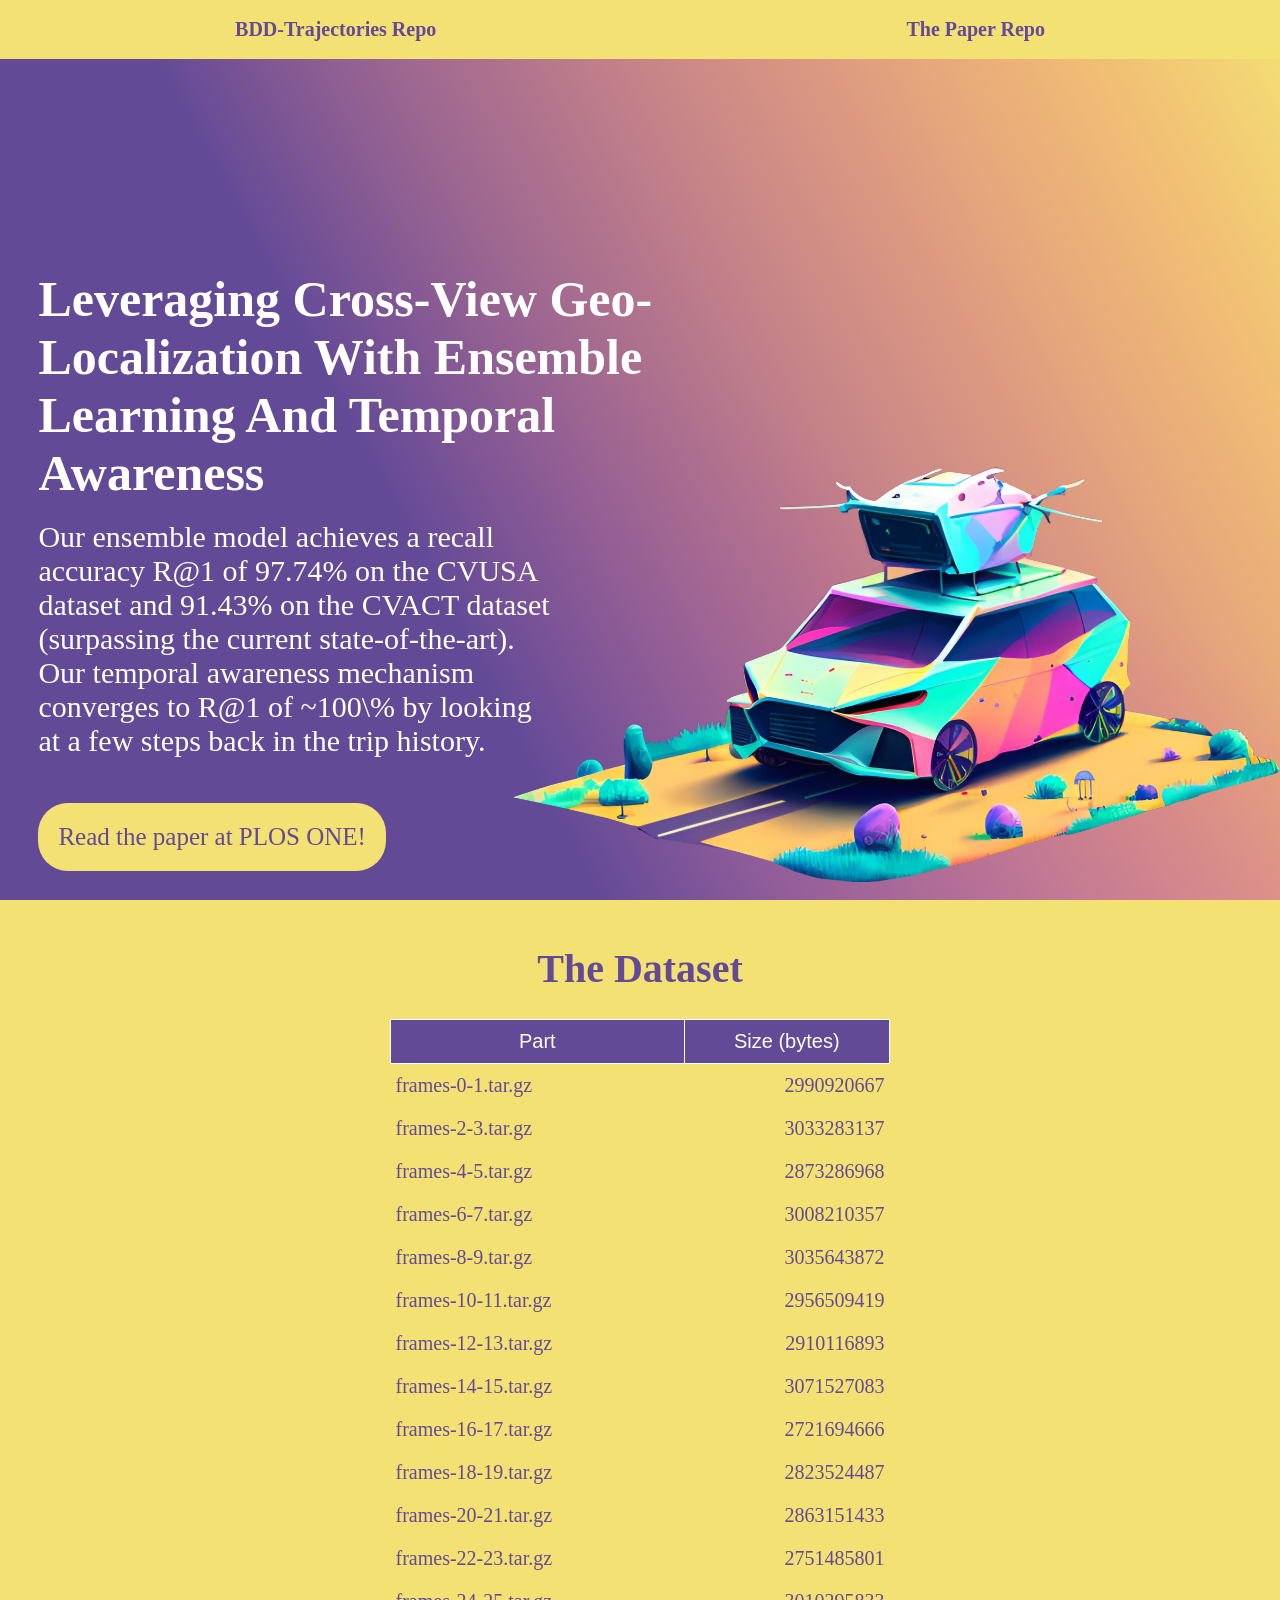
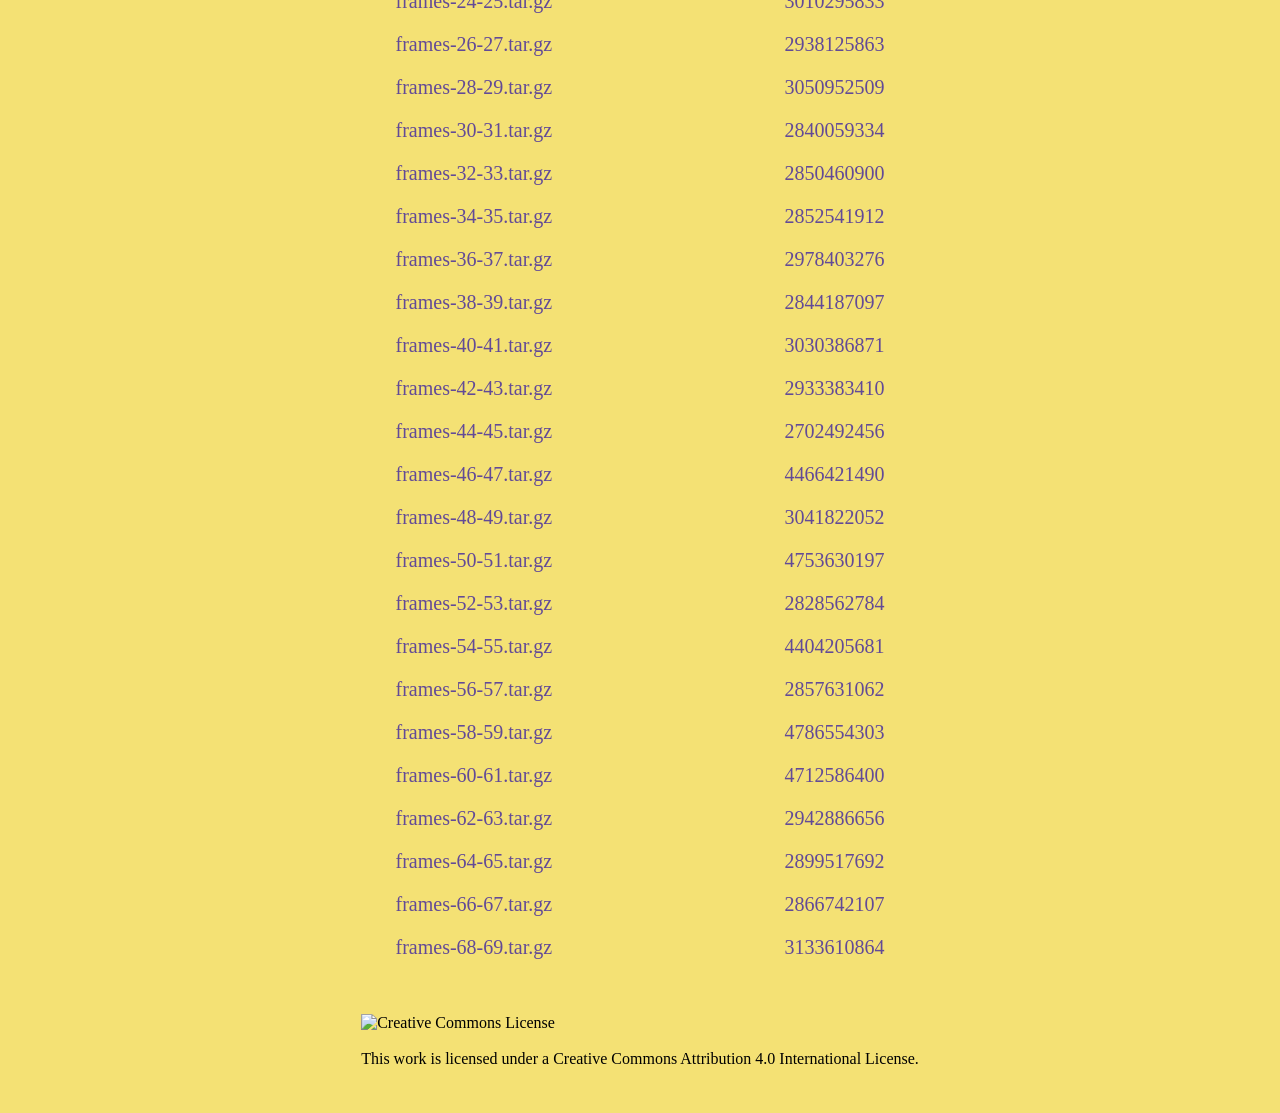
==== index.html @ 70b7926a "Add license" ====
<!DOCTYPE html>
<html lang="en">
  <head>
    <meta charset="UTF-8" />
    <meta http-equiv="X-UA-Compatible" content="IE=edge" />
    <meta name="viewport" content="width=device-width, initial-scale=1.0" />
    <title>
      Leveraging Cross-View Geo-Localization With Ensemble Learning And Temporal
      Awareness
    </title>
    <style>
      *:where(
          :not(html, iframe, canvas, img, svg, video, audio):not(
              svg *,
              symbol *
            )
        ) {
        all: unset;
        display: revert;
      }

      /* Preferred box-sizing value */
      *,
      *::before,
      *::after {
        box-sizing: border-box;
      }

      /* Reapply the pointer cursor for anchor tags */
      a,
      button {
        cursor: revert;
      }

      /* Remove list styles (bullets/numbers) */
      ol,
      ul,
      menu {
        list-style: none;
      }

      /* For images to not be able to exceed their container */
      img {
        max-width: 100%;
      }

      /* removes spacing between cells in tables */
      table {
        border-collapse: collapse;
      }

      /* Safari - solving issue when using user-select:none on the <body> text input doesn't working */
      input,
      textarea {
        -webkit-user-select: auto;
      }

      /* revert the 'white-space' property for textarea elements on Safari */
      textarea {
        white-space: revert;
      }

      /* minimum style to allow to style meter element */
      meter {
        -webkit-appearance: revert;
        appearance: revert;
      }

      /* reset default text opacity of input placeholder */
      ::placeholder {
        color: unset;
      }

      /* fix the feature of 'hidden' attribute.
         display:revert; revert to element instead of attribute */
      :where([hidden]) {
        display: none;
      }

      /* revert for bug in Chromium browsers
         - fix for the content editable attribute will work properly.
         - webkit-user-select: auto; added for Safari in case of using user-select:none on wrapper element*/
      :where([contenteditable]:not([contenteditable="false"])) {
        -moz-user-modify: read-write;
        -webkit-user-modify: read-write;
        overflow-wrap: break-word;
        -webkit-line-break: after-white-space;
        -webkit-user-select: auto;
      }

      /* apply back the draggable feature - exist only in Chromium and Safari */
      :where([draggable="true"]) {
        -webkit-user-drag: element;
      }

      nav {
        display: flex;
        justify-content: space-around;
        align-items: center;
        padding: 2vh 0;
        background-color: #f4e174;
      }
      nav a {
        text-decoration: none;
        color: #624a97;
        font-size: 20px;
        font-weight: 600;
        text-transform: capitalize;
      }
      /* color: #624a97; */
      .hero {
        background-image: linear-gradient(
            62deg,
            #624a97 34%,
            rgba(113, 73, 151, 0.92) 39.5%,
            rgba(126, 71, 152, 0.83) 45%,
            rgba(139, 69, 152, 0.75) 50.5%,
            rgba(152, 67, 152, 0.67) 56%,
            rgba(164, 64, 151, 0.58) 61.5%,
            rgba(176, 61, 149, 0.5) 67%,
            rgba(189, 56, 146, 0.42) 72.5%,
            rgba(202, 51, 140, 0.33) 78%,
            rgba(215, 44, 130, 0.25) 83.5%,
            rgba(228, 35, 115, 0.17) 89%,
            rgba(255, 0, 0, 0) 100%
          ),
          linear-gradient(
            208deg,
            #f4e174 43%,
            rgba(243, 214, 107, 0.92) 47.75%,
            rgba(241, 203, 98, 0.83) 52.5%,
            rgba(240, 192, 89, 0.75) 57.25%,
            rgba(238, 181, 80, 0.67) 62%,
            rgba(237, 169, 71, 0.58) 66.75%,
            rgba(236, 158, 63, 0.5) 71.5%,
            rgba(235, 145, 54, 0.42) 76.25%,
            rgba(235, 132, 45, 0.33) 81%,
            rgba(236, 117, 36, 0.25) 85.75%,
            rgba(239, 99, 26, 0.17) 90.5%,
            rgba(255, 0, 0, 0) 100%
          );
        height: 100vh;
        width: auto;
      }

      .hero img {
        /* Make the image take 750px of the width and aligjt it to the right */
        width: 60vw;
        position: absolute;
        right: 0;
        bottom: 2vh;
        object-fit: cover;
      }

      .title {
        position: absolute;
        top: 30vh;
        left: 3vw;
        max-width: 50vw;
        color: white;
      }

      .title h1 {
        font-size: 50px;
        text-transform: capitalize;
        font-weight: 600;
      }

      .title p {
        font-size: 30px;
        font-weight: 400;
        margin-top: 2vh;
        max-width: 40vw;
      }

      .title a {
        display: inline-block;
        background-color: #f4e174;
        color: #624a97;
        font-size: 25px;
        padding: 20px 20px;
        border-radius: 30px;
        margin-top: 5vh;
      }

      .dataset {
        background-color: #f4e174;
        padding: 5vh 0;
      }

      .dataset-table {
        display: flex;
        justify-content: center;
        align-items: center;
        flex-direction: column;
      }

      .dataset h2 {
        text-align: center;
        font-size: 40px;
        font-weight: 600;
        color: #624a97;
        text-transform: capitalize;
      }

      .dataset table {
        margin-top: 3vh;
        width: 500px;
      }

      .dataset table thead {
        background-color: #624a97;
        color: white;
        border: none;
      }

      .dataset table tr td,
      .dataset table tr th {
        font-size: 20px;
      }

      .dataset table tr th {
        font-size: 20px;
        text-align: center;
      }

      .dataset table tr td:nth-child(2) {
        text-align: right;
      }

      .tg {
        border-collapse: collapse;
        border-spacing: 0;
      }
      .tg td {
        border: none;
        font-size: 14px;
        overflow: hidden;
        padding: 10px 5px;
        word-break: normal;
        color: #624a97;
      }
      .tg th {
        border: none;
        border-style: solid;
        border-width: 0.5px;
        font-family: Arial, sans-serif;
        font-size: 14px;
        font-weight: normal;
        overflow: hidden;
        padding: 10px 5px;
        word-break: normal;
      }

      .license {
        margin-top: 5vh;
      }

      .license img {
        display: block;
        margin: auto;
      }
    </style>
  </head>
  <body>
    <main>
      <div class="hero">
        <nav>
          <a href="https://github.com/ElGarash/bdd100k-trajectories"
            >BDD-trajectories Repo</a
          >
          <a
            href="https://github.com/ElGarash/Leveraging-Cross-View-Geo-Localization-With-Ensemble-Learning-And-Temporal-Awareness"
            >The Paper Repo</a
          >
        </nav>
        <div class="title">
          <h1>
            Leveraging cross-view geo-localization with ensemble learning and
            temporal awareness
          </h1>
          <p>
            Our ensemble model achieves a recall accuracy R@1 of 97.74% on the
            CVUSA dataset and 91.43% on the CVACT dataset (surpassing the
            current state-of-the-art). Our temporal awareness mechanism
            converges to R@1 of ~100\% by looking at a few steps back in the
            trip history.
          </p>
          <a href="https://journals.plos.org/plosone/" rel="noopener">
            Read the paper at PLOS ONE!</a
          >
        </div>
        <img src="./images/something-removebg.png" alt="image1" />
      </div>
      <div class="dataset">
        <h2>The Dataset</h2>
        <div class="dataset-table">
          <table class="tg">
            <thead>
              <tr>
                <th class="tg-0lax">Part</th>
                <th class="tg-0lax">Size (bytes)</th>
              </tr>
            </thead>
            <tbody>
              <tr>
                <td class="tg-0lax">
                  <a
                    href="https://cross-view.s3.amazonaws.com/frames-0-1.tar.gz"
                    >frames-0-1.tar.gz
                  </a>
                </td>
                <td class="tg-0lax">2990920667</td>
              </tr>
              <tr>
                <td class="tg-0lax">
                  <a
                    href="https://cross-view.s3.amazonaws.com/frames-2-3.tar.gz"
                    >frames-2-3.tar.gz
                  </a>
                </td>
                <td class="tg-0lax">3033283137</td>
              </tr>
              <tr>
                <td class="tg-0lax">
                  <a
                    href="https://cross-view.s3.amazonaws.com/frames-4-5.tar.gz"
                    >frames-4-5.tar.gz
                  </a>
                </td>
                <td class="tg-0lax">2873286968</td>
              </tr>
              <tr>
                <td class="tg-0lax">
                  <a
                    href="https://cross-view.s3.amazonaws.com/frames-6-7.tar.gz"
                    >frames-6-7.tar.gz
                  </a>
                </td>
                <td class="tg-0lax">3008210357</td>
              </tr>
              <tr>
                <td class="tg-0lax">
                  <a
                    href="https://cross-view.s3.amazonaws.com/frames-8-9.tar.gz"
                    >frames-8-9.tar.gz
                  </a>
                </td>
                <td class="tg-0lax">3035643872</td>
              </tr>
              <tr>
                <td class="tg-0lax">
                  <a
                    href="https://cross-view.s3.amazonaws.com/frames-10-11.tar.gz"
                    >frames-10-11.tar.gz
                  </a>
                </td>
                <td class="tg-0lax">2956509419</td>
              </tr>
              <tr>
                <td class="tg-0lax">
                  <a
                    href="https://cross-view.s3.amazonaws.com/frames-12-13.tar.gz"
                    >frames-12-13.tar.gz
                  </a>
                </td>
                <td class="tg-0lax">2910116893</td>
              </tr>
              <tr>
                <td class="tg-0lax">
                  <a
                    href="https://cross-view.s3.amazonaws.com/frames-14-15.tar.gz"
                    >frames-14-15.tar.gz
                  </a>
                </td>
                <td class="tg-0lax">3071527083</td>
              </tr>
              <tr>
                <td class="tg-0lax">
                  <a
                    href="https://cross-view.s3.amazonaws.com/frames-16-17.tar.gz"
                    >frames-16-17.tar.gz
                  </a>
                </td>
                <td class="tg-0lax">2721694666</td>
              </tr>
              <tr>
                <td class="tg-0lax">
                  <a
                    href="https://cross-view.s3.amazonaws.com/frames-18-19.tar.gz"
                    >frames-18-19.tar.gz
                  </a>
                </td>
                <td class="tg-0lax">2823524487</td>
              </tr>
              <tr>
                <td class="tg-0lax">
                  <a
                    href="https://cross-view.s3.amazonaws.com/frames-20-21.tar.gz"
                    >frames-20-21.tar.gz
                  </a>
                </td>
                <td class="tg-0lax">2863151433</td>
              </tr>
              <tr>
                <td class="tg-0lax">
                  <a
                    href="https://cross-view.s3.amazonaws.com/frames-22-23.tar.gz"
                    >frames-22-23.tar.gz
                  </a>
                </td>
                <td class="tg-0lax">2751485801</td>
              </tr>
              <tr>
                <td class="tg-0lax">
                  <a
                    href="https://cross-view.s3.amazonaws.com/frames-24-25.tar.gz"
                    >frames-24-25.tar.gz
                  </a>
                </td>
                <td class="tg-0lax">3010295833</td>
              </tr>
              <tr>
                <td class="tg-0lax">
                  <a
                    href="https://cross-view.s3.amazonaws.com/frames-26-27.tar.gz"
                    >frames-26-27.tar.gz
                  </a>
                </td>
                <td class="tg-0lax">2938125863</td>
              </tr>
              <tr>
                <td class="tg-0lax">
                  <a
                    href="https://cross-view.s3.amazonaws.com/frames-28-29.tar.gz"
                    >frames-28-29.tar.gz
                  </a>
                </td>
                <td class="tg-0lax">3050952509</td>
              </tr>
              <tr>
                <td class="tg-0lax">
                  <a
                    href="https://cross-view.s3.amazonaws.com/frames-30-31.tar.gz"
                    >frames-30-31.tar.gz
                  </a>
                </td>
                <td class="tg-0lax">2840059334</td>
              </tr>
              <tr>
                <td class="tg-0lax">
                  <a
                    href="https://cross-view.s3.amazonaws.com/frames-32-33.tar.gz"
                    >frames-32-33.tar.gz
                  </a>
                </td>
                <td class="tg-0lax">2850460900</td>
              </tr>
              <tr>
                <td class="tg-0lax">
                  <a
                    href="https://cross-view.s3.amazonaws.com/frames-34-35.tar.gz"
                    >frames-34-35.tar.gz
                  </a>
                </td>
                <td class="tg-0lax">2852541912</td>
              </tr>
              <tr>
                <td class="tg-0lax">
                  <a
                    href="https://cross-view.s3.amazonaws.com/frames-36-37.tar.gz"
                    >frames-36-37.tar.gz
                  </a>
                </td>
                <td class="tg-0lax">2978403276</td>
              </tr>
              <tr>
                <td class="tg-0lax">
                  <a
                    href="https://cross-view.s3.amazonaws.com/frames-38-39.tar.gz"
                    >frames-38-39.tar.gz
                  </a>
                </td>
                <td class="tg-0lax">2844187097</td>
              </tr>
              <tr>
                <td class="tg-0lax">
                  <a
                    href="https://cross-view.s3.amazonaws.com/frames-40-41.tar.gz"
                    >frames-40-41.tar.gz
                  </a>
                </td>
                <td class="tg-0lax">3030386871</td>
              </tr>
              <tr>
                <td class="tg-0lax">
                  <a
                    href="https://cross-view.s3.amazonaws.com/frames-42-43.tar.gz"
                    >frames-42-43.tar.gz
                  </a>
                </td>
                <td class="tg-0lax">2933383410</td>
              </tr>
              <tr>
                <td class="tg-0lax">
                  <a
                    href="https://cross-view.s3.amazonaws.com/frames-44-45.tar.gz"
                    >frames-44-45.tar.gz
                  </a>
                </td>
                <td class="tg-0lax">2702492456</td>
              </tr>
              <tr>
                <td class="tg-0lax">
                  <a
                    href="https://cross-view.s3.amazonaws.com/frames-46-47.tar.gz"
                    >frames-46-47.tar.gz
                  </a>
                </td>
                <td class="tg-0lax">4466421490</td>
              </tr>
              <tr>
                <td class="tg-0lax">
                  <a
                    href="https://cross-view.s3.amazonaws.com/frames-48-49.tar.gz"
                    >frames-48-49.tar.gz
                  </a>
                </td>
                <td class="tg-0lax">3041822052</td>
              </tr>
              <tr>
                <td class="tg-0lax">
                  <a
                    href="https://cross-view.s3.amazonaws.com/frames-50-51.tar.gz"
                    >frames-50-51.tar.gz
                  </a>
                </td>
                <td class="tg-0lax">4753630197</td>
              </tr>
              <tr>
                <td class="tg-0lax">
                  <a
                    href="https://cross-view.s3.amazonaws.com/frames-52-53.tar.gz"
                    >frames-52-53.tar.gz
                  </a>
                </td>
                <td class="tg-0lax">2828562784</td>
              </tr>
              <tr>
                <td class="tg-0lax">
                  <a
                    href="https://cross-view.s3.amazonaws.com/frames-54-55.tar.gz"
                    >frames-54-55.tar.gz
                  </a>
                </td>
                <td class="tg-0lax">4404205681</td>
              </tr>
              <tr>
                <td class="tg-0lax">
                  <a
                    href="https://cross-view.s3.amazonaws.com/frames-56-57.tar.gz"
                    >frames-56-57.tar.gz
                  </a>
                </td>
                <td class="tg-0lax">2857631062</td>
              </tr>
              <tr>
                <td class="tg-0lax">
                  <a
                    href="https://cross-view.s3.amazonaws.com/frames-58-59.tar.gz"
                    >frames-58-59.tar.gz
                  </a>
                </td>
                <td class="tg-0lax">4786554303</td>
              </tr>
              <tr>
                <td class="tg-0lax">
                  <a
                    href="https://cross-view.s3.amazonaws.com/frames-60-61.tar.gz"
                    >frames-60-61.tar.gz
                  </a>
                </td>
                <td class="tg-0lax">4712586400</td>
              </tr>
              <tr>
                <td class="tg-0lax">
                  <a
                    href="https://cross-view.s3.amazonaws.com/frames-62-63.tar.gz"
                    >frames-62-63.tar.gz
                  </a>
                </td>
                <td class="tg-0lax">2942886656</td>
              </tr>
              <tr>
                <td class="tg-0lax">
                  <a
                    href="https://cross-view.s3.amazonaws.com/frames-64-65.tar.gz"
                    >frames-64-65.tar.gz
                  </a>
                </td>
                <td class="tg-0lax">2899517692</td>
              </tr>
              <tr>
                <td class="tg-0lax">
                  <a
                    href="https://cross-view.s3.amazonaws.com/frames-66-67.tar.gz"
                    >frames-66-67.tar.gz
                  </a>
                </td>
                <td class="tg-0lax">2866742107</td>
              </tr>
              <tr>
                <td class="tg-0lax">
                  <a
                    href="https://cross-view.s3.amazonaws.com/frames-68-69.tar.gz"
                    >frames-68-69.tar.gz
                  </a>
                </td>
                <td class="tg-0lax">3133610864</td>
              </tr>
            </tbody>
          </table>
          <div class="license">
            <a rel="license" href="http://creativecommons.org/licenses/by/4.0/"
              ><img
                alt="Creative Commons License"
                src="https://i.creativecommons.org/l/by/4.0/88x31.png" /></a
            ><br />This work is licensed under a
            <a rel="license" href="http://creativecommons.org/licenses/by/4.0/"
              >Creative Commons Attribution 4.0 International License</a
            >.
          </div>
        </div>
      </div>
    </main>
  </body>
</html>
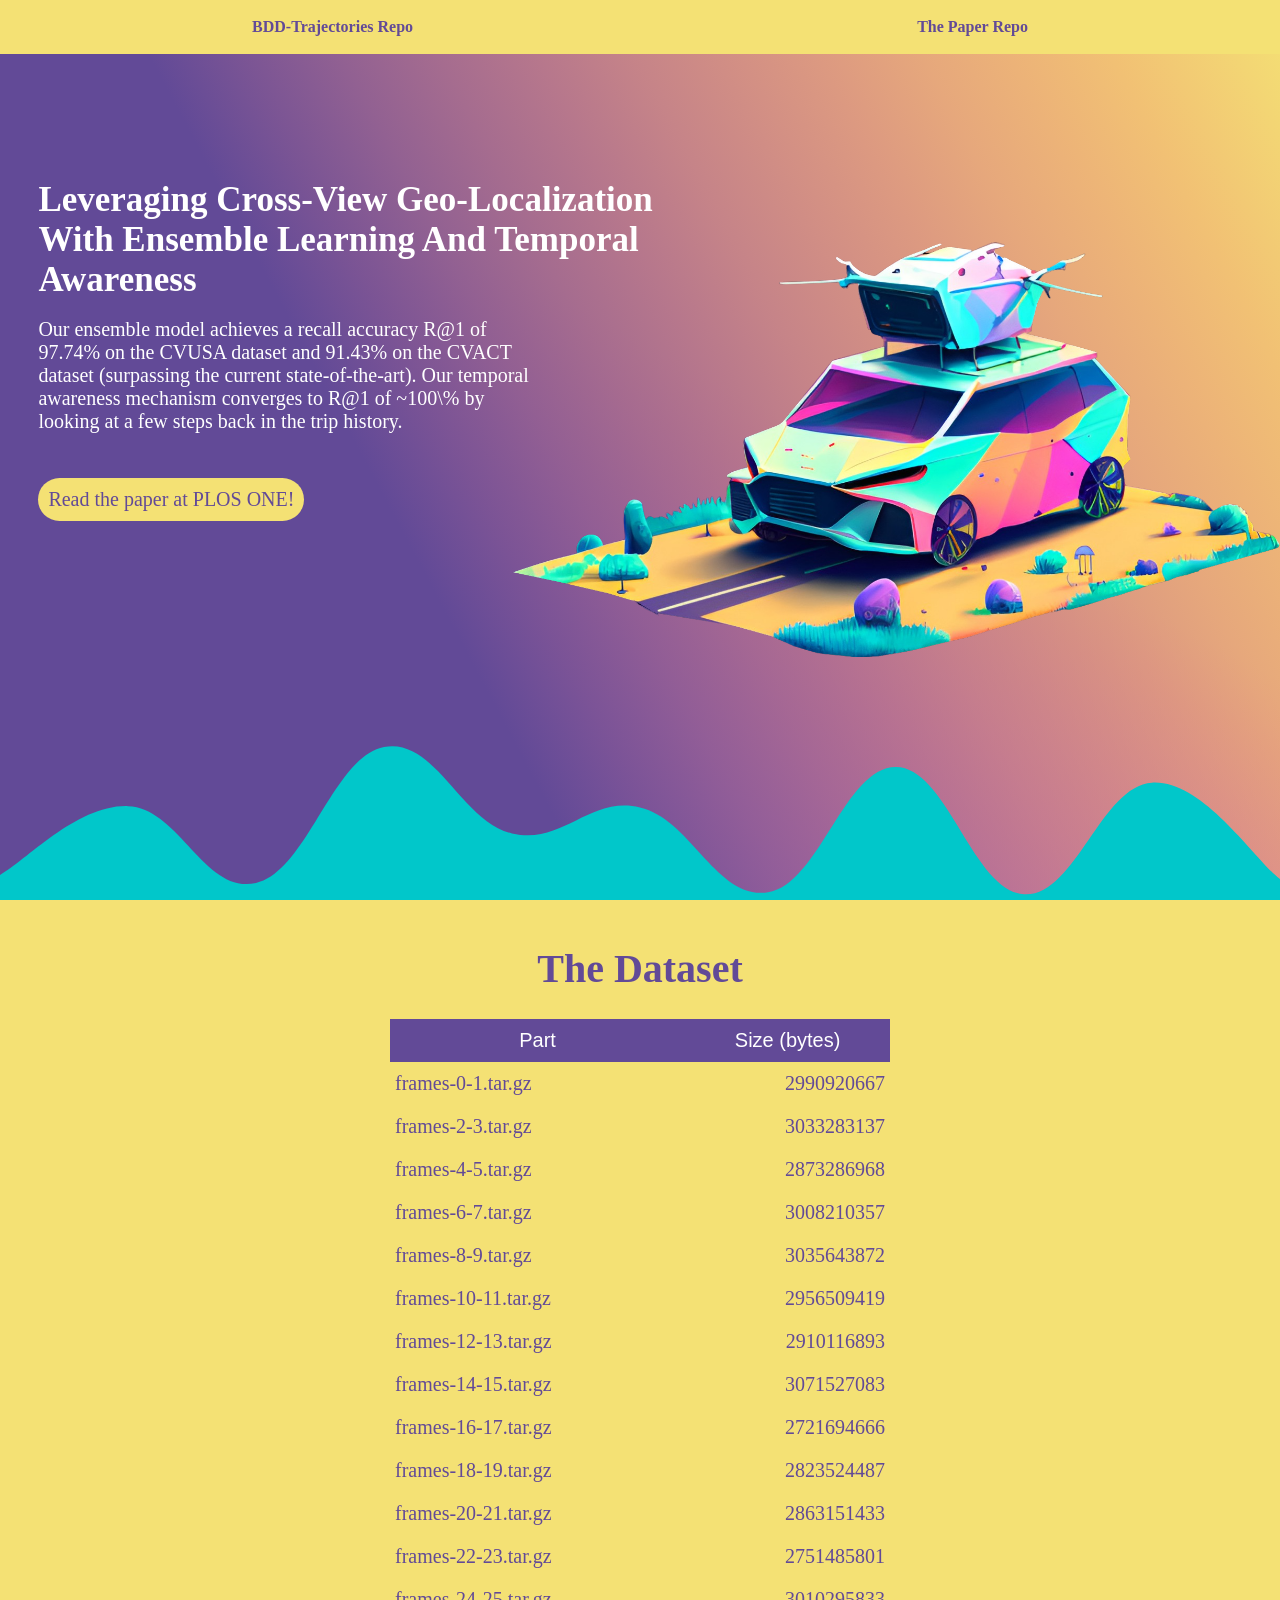
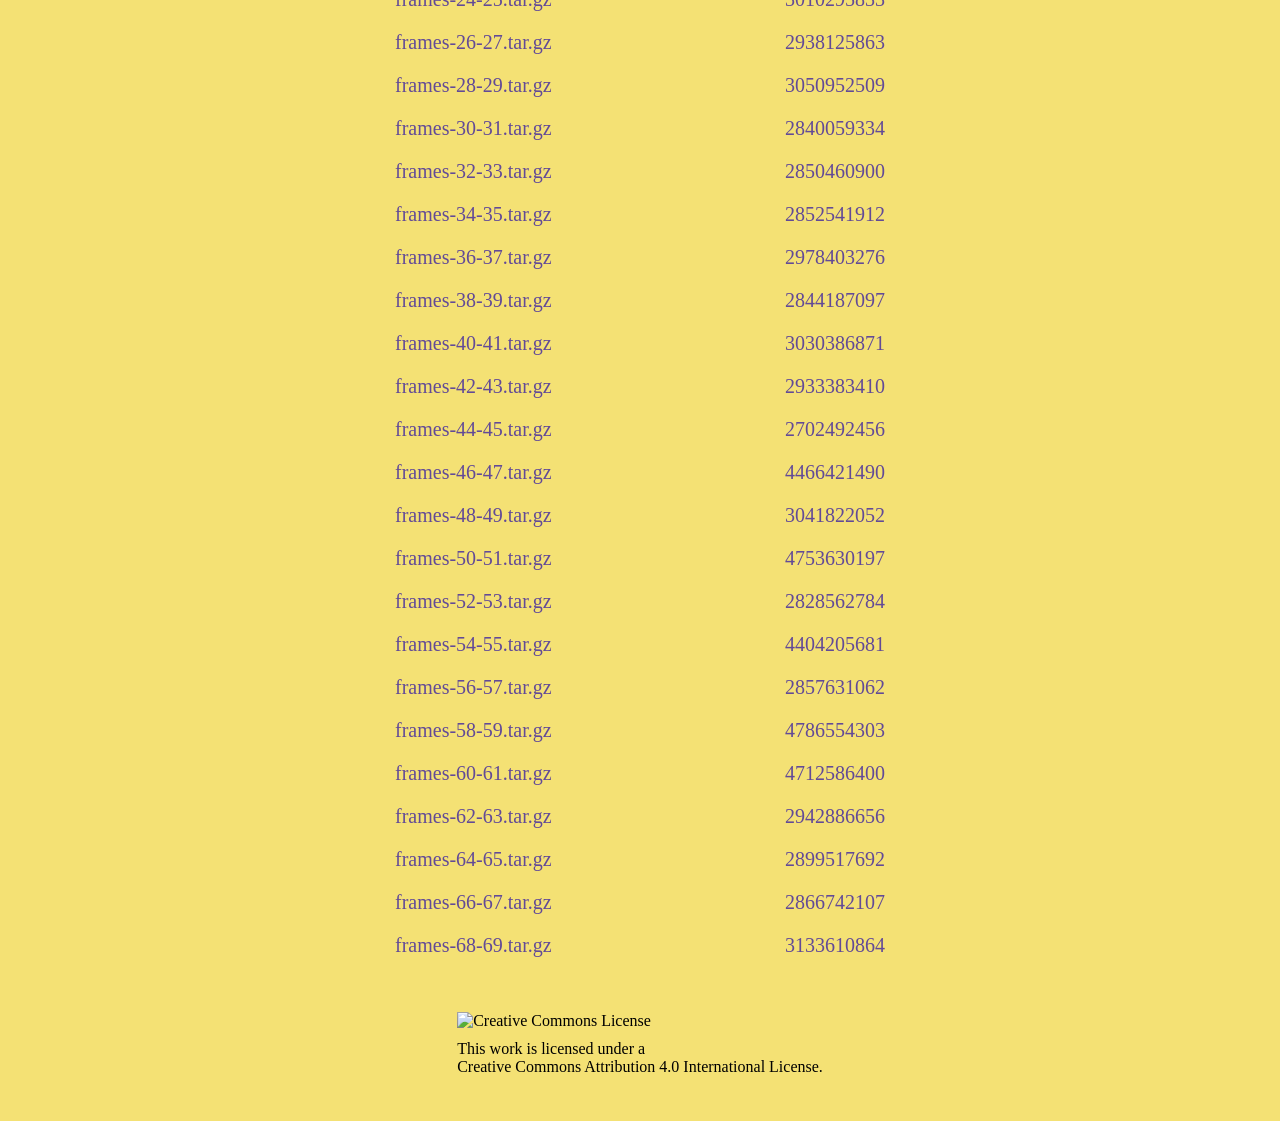
==== commit 713db8bd: "Responsive" ====
--- a/index.html
+++ b/index.html
@@ -4,6 +4,11 @@
     <meta charset="UTF-8" />
     <meta http-equiv="X-UA-Compatible" content="IE=edge" />
     <meta name="viewport" content="width=device-width, initial-scale=1.0" />
+    <link
+      rel="icon"
+      href="data:image/svg+xml,<svg xmlns=%22http://www.w3.org/2000/svg%22 viewBox=%220 0 100 100%22><text y=%22.9em%22 font-size=%2290%22>🛣</text></svg>"
+    />
+
     <title>
       Leveraging Cross-View Geo-Localization With Ensemble Learning And Temporal
       Awareness
@@ -139,7 +144,7 @@
             rgba(239, 99, 26, 0.17) 90.5%,
             rgba(255, 0, 0, 0) 100%
           );
-        height: 100vh;
+        min-height: 100vh;
         width: auto;
       }
 
@@ -152,6 +157,36 @@
         object-fit: cover;
       }
 
+      #hero-img-small,
+      #small-action {
+        display: none;
+      }
+
+      @media screen and (max-width: 1700px) {
+        .hero img {
+          bottom: 15vh;
+        }
+      }
+
+      @media screen and (max-width: 1500px) {
+        .hero img {
+          bottom: 27vh;
+        }
+      }
+
+      @media screen and (max-width: 1200px) {
+        .hero img {
+          bottom: 40vh;
+          width: 55vw;
+        }
+      }
+
+      @media screen and (max-width: 1000px) {
+        .hero img {
+          display: none;
+        }
+      }
+
       .title {
         position: absolute;
         top: 30vh;
@@ -178,9 +213,146 @@
         background-color: #f4e174;
         color: #624a97;
         font-size: 25px;
-        padding: 20px 20px;
+        padding: 10px 10px;
         border-radius: 30px;
         margin-top: 5vh;
+      }
+
+      .hero svg {
+        display: none;
+      }
+
+      @media screen and (max-width: 1700px) {
+        nav a {
+          font-size: 16px;
+        }
+
+        .title a {
+          font-size: 16px;
+        }
+
+        .title {
+          top: 20vh;
+        }
+
+        .title h1 {
+          font-size: 40px;
+        }
+
+        .title p {
+          font-size: 25px;
+        }
+      }
+
+      @media screen and (max-width: 1500px) {
+        .title h1 {
+          font-size: 35px;
+        }
+
+        .title p {
+          font-size: 20px;
+        }
+
+        .title a {
+          font-size: 20px;
+          padding: 10px 10px;
+        }
+
+        .hero svg {
+          display: block;
+          position: absolute;
+          bottom: 0;
+          left: 0;
+          width: 100%;
+          height: 20vh;
+        }
+      }
+
+      @media screen and (max-width: 1200px) {
+        .title h1 {
+          font-size: 30px;
+        }
+
+        .title p {
+          font-size: 16px;
+        }
+
+        .title a {
+          font-size: 16px;
+          padding: 8px 8px;
+        }
+
+        .hero svg {
+          height: 30vh;
+        }
+      }
+
+      @media screen and (max-width: 1000px) {
+        .title {
+          top: 15vh;
+          max-width: fit-content;
+          position: inherit;
+          max-width: inherit;
+          margin-top: 16vh;
+        }
+
+        .title h1 {
+          font-size: 30px;
+          display: block;
+          width: 60vw;
+          margin: auto;
+          text-align: center;
+        }
+
+        .title p {
+          font-size: 20px;
+          display: block;
+          width: 60vw;
+          margin: auto;
+          text-align: center;
+          max-width: 60vw;
+          position: relative;
+          padding-bottom: 2vh;
+        }
+
+        .title a {
+          display: none;
+        }
+
+        #small-action {
+          display: block;
+          margin: 5vh auto;
+          width: 80vw;
+          max-width: 250px;
+          text-align: center;
+          font-size: 16px;
+          padding: 10px 10px;
+          border-radius: 30px;
+        }
+
+        .hero svg {
+          display: none;
+        }
+
+        #hero-img-small {
+          position: inherit;
+          width: inherit;
+          height: 40vh;
+          object-fit: cover;
+          display: block;
+          margin: 4vh auto;
+        }
+      }
+
+      @media screen and (max-width: 500px) {
+        .title h1 {
+          width: 90vw;
+        }
+
+        .title p {
+          width: 90vw;
+          font-size: 16px;
+        }
       }
 
       .dataset {
@@ -203,14 +375,29 @@
         text-transform: capitalize;
       }
 
+      @media screen and (max-width: 1000px) {
+        .dataset h2 {
+          font-size: 30px;
+        }
+      }
+
       .dataset table {
         margin-top: 3vh;
         width: 500px;
       }
 
+      @media screen and (max-width: 1000px) {
+        .dataset table {
+          width: 90vw;
+        }
+      }
+
       .dataset table thead {
         background-color: #624a97;
         color: white;
+        border: none;
+      }
+      .dataset table thead th {
         border: none;
       }
 
@@ -259,6 +446,7 @@
       .license img {
         display: block;
         margin: auto;
+        margin-bottom: 10px;
       }
     </style>
   </head>
@@ -279,6 +467,18 @@
             Leveraging cross-view geo-localization with ensemble learning and
             temporal awareness
           </h1>
+          <img
+            id="hero-img-small"
+            src="./images/something-removebg.png"
+            alt="image1"
+          />
+          <a
+            id="small-action"
+            href="https://journals.plos.org/plosone/"
+            rel="noopener"
+          >
+            Read the paper at PLOS ONE!</a
+          >
           <p>
             Our ensemble model achieves a recall accuracy R@1 of 97.74% on the
             CVUSA dataset and 91.43% on the CVACT dataset (surpassing the
@@ -291,6 +491,28 @@
           >
         </div>
         <img src="./images/something-removebg.png" alt="image1" />
+        <svg
+          xmlns="http://www.w3.org/2000/svg"
+          version="1.1"
+          xmlns:xlink="http://www.w3.org/1999/xlink"
+          xmlns:svgjs="http://svgjs.com/svgjs"
+          width="1440"
+          height="560"
+          preserveAspectRatio="none"
+          viewBox="0 0 1440 560"
+        >
+          <g mask='url("#SvgjsMask1054")' fill="none">
+            <path
+              d="M 0,482 C 28.8,439.2 86.4,263 144,268 C 201.6,273 230.4,543.8 288,507 C 345.6,470.2 374.4,114.8 432,84 C 489.6,53.2 518.4,315.4 576,353 C 633.6,390.6 662.4,235.4 720,272 C 777.6,308.6 806.4,561.2 864,536 C 921.6,510.8 950.4,144.8 1008,146 C 1065.6,147.2 1094.4,532.2 1152,542 C 1209.6,551.8 1238.4,204.4 1296,195 C 1353.6,185.6 1411.2,435 1440,495L1440 560L0 560z"
+              fill="rgba(1, 199, 202, 1)"
+            ></path>
+          </g>
+          <defs>
+            <mask id="SvgjsMask1054">
+              <rect width="1440" height="560" fill="#ffffff"></rect>
+            </mask>
+          </defs>
+        </svg>
       </div>
       <div class="dataset">
         <h2>The Dataset</h2>
@@ -624,11 +846,16 @@
             <a rel="license" href="http://creativecommons.org/licenses/by/4.0/"
               ><img
                 alt="Creative Commons License"
-                src="https://i.creativecommons.org/l/by/4.0/88x31.png" /></a
-            ><br />This work is licensed under a
-            <a rel="license" href="http://creativecommons.org/licenses/by/4.0/"
-              >Creative Commons Attribution 4.0 International License</a
-            >.
+                src="https://i.creativecommons.org/l/by/4.0/88x31.png"
+            /></a>
+            <p>
+              This work is licensed under a <br />
+              <a
+                rel="license"
+                href="http://creativecommons.org/licenses/by/4.0/"
+                >Creative Commons Attribution 4.0 International License</a
+              >.
+            </p>
           </div>
         </div>
       </div>
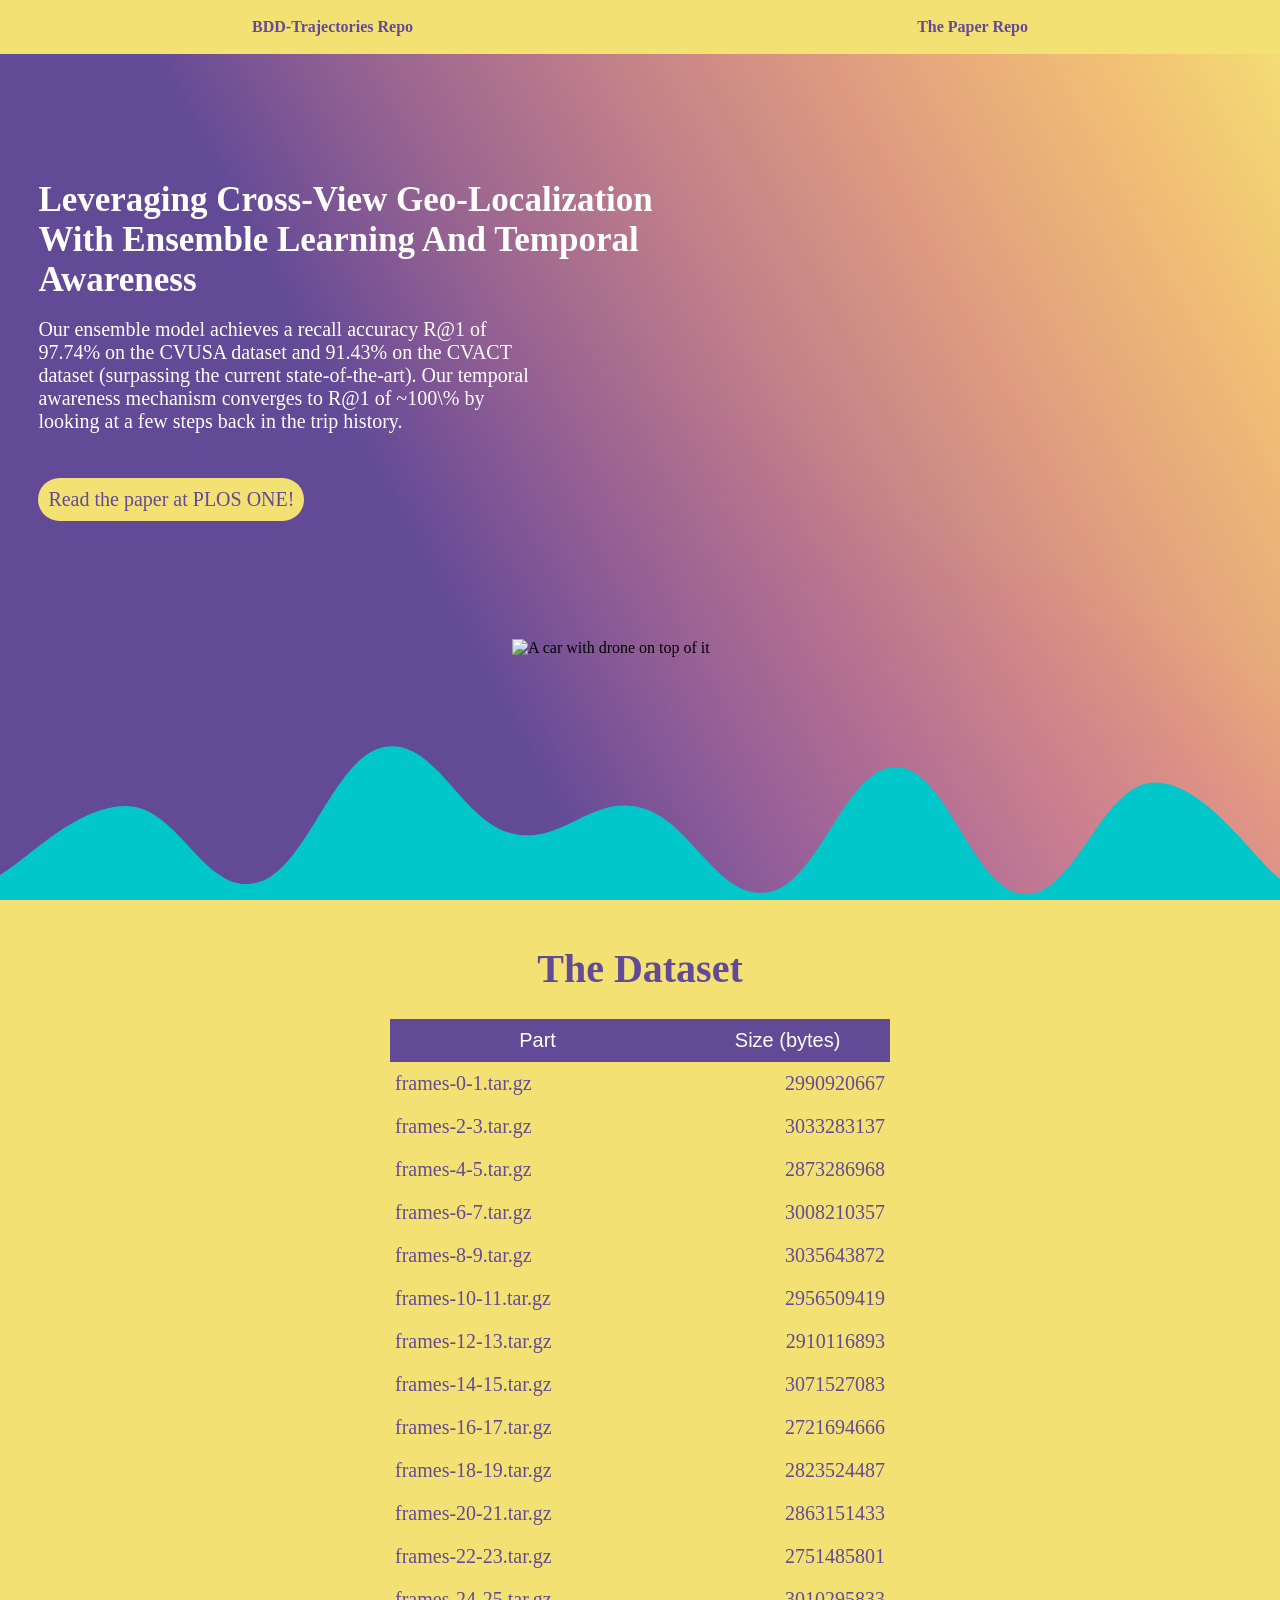
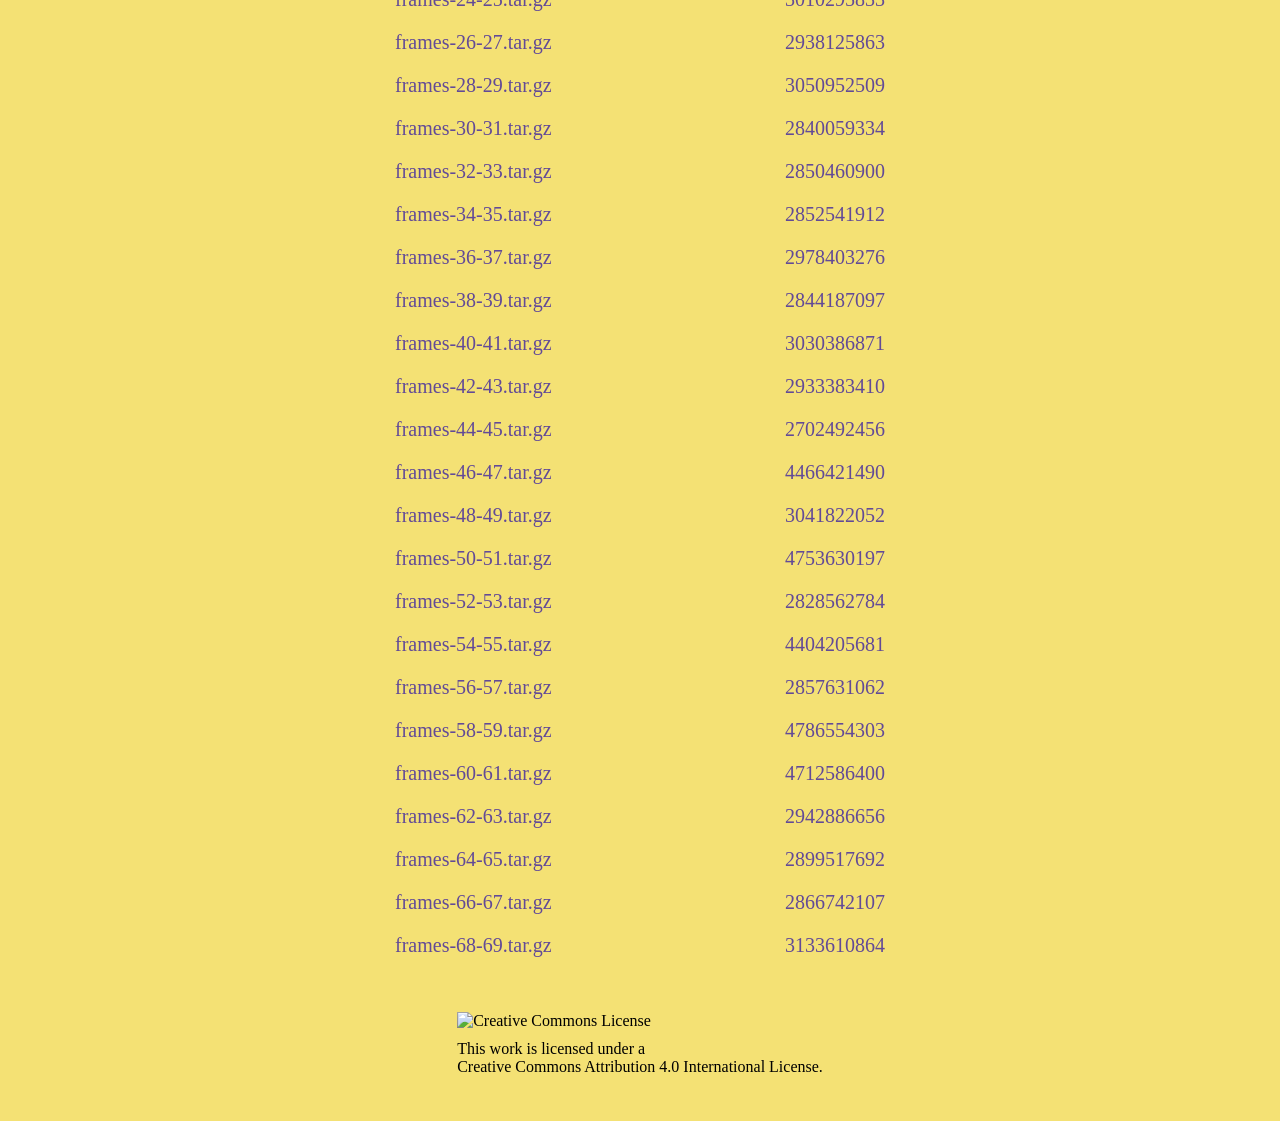
==== commit 079bf066: "Optimize images" ====
--- a/index.html
+++ b/index.html
@@ -467,11 +467,25 @@
             Leveraging cross-view geo-localization with ensemble learning and
             temporal awareness
           </h1>
-          <img
-            id="hero-img-small"
-            src="./images/something-removebg.png"
-            alt="image1"
-          />
+          <picture>
+            <source
+              srcset="
+                https://raw.githubusercontent.com/ghnem/ghnem.github.io/main/Leveraging-Cross-View-Geo-Localization-With-Ensemble-Learning-And-Temporal-Awareness/images/hero.webp
+              "
+              type="image/webp"
+            />
+            <source
+              srcset="
+                https://raw.githubusercontent.com/ghnem/ghnem.github.io/main/Leveraging-Cross-View-Geo-Localization-With-Ensemble-Learning-And-Temporal-Awareness/images/hero.png
+              "
+              type="image/png"
+            />
+            <img
+              id="hero-img-small"
+              src="https://raw.githubusercontent.com/ghnem/ghnem.github.io/main/Leveraging-Cross-View-Geo-Localization-With-Ensemble-Learning-And-Temporal-Awareness/images/hero.webp"
+              alt="A car with drone on top of it"
+            />
+          </picture>
           <a
             id="small-action"
             href="https://journals.plos.org/plosone/"
@@ -490,7 +504,24 @@
             Read the paper at PLOS ONE!</a
           >
         </div>
-        <img src="./images/something-removebg.png" alt="image1" />
+        <picture>
+          <source
+            srcset="
+              https://raw.githubusercontent.com/ghnem/ghnem.github.io/main/Leveraging-Cross-View-Geo-Localization-With-Ensemble-Learning-And-Temporal-Awareness/images/hero.webp
+            "
+            type="image/webp"
+          />
+          <source
+            srcset="
+              https://raw.githubusercontent.com/ghnem/ghnem.github.io/main/Leveraging-Cross-View-Geo-Localization-With-Ensemble-Learning-And-Temporal-Awareness/images/hero.png
+            "
+            type="image/png"
+          />
+          <img
+            src="https://raw.githubusercontent.com/ghnem/ghnem.github.io/main/Leveraging-Cross-View-Geo-Localization-With-Ensemble-Learning-And-Temporal-Awareness/images/hero.webp"
+            alt="A car with drone on top of it"
+          />
+        </picture>
         <svg
           xmlns="http://www.w3.org/2000/svg"
           version="1.1"
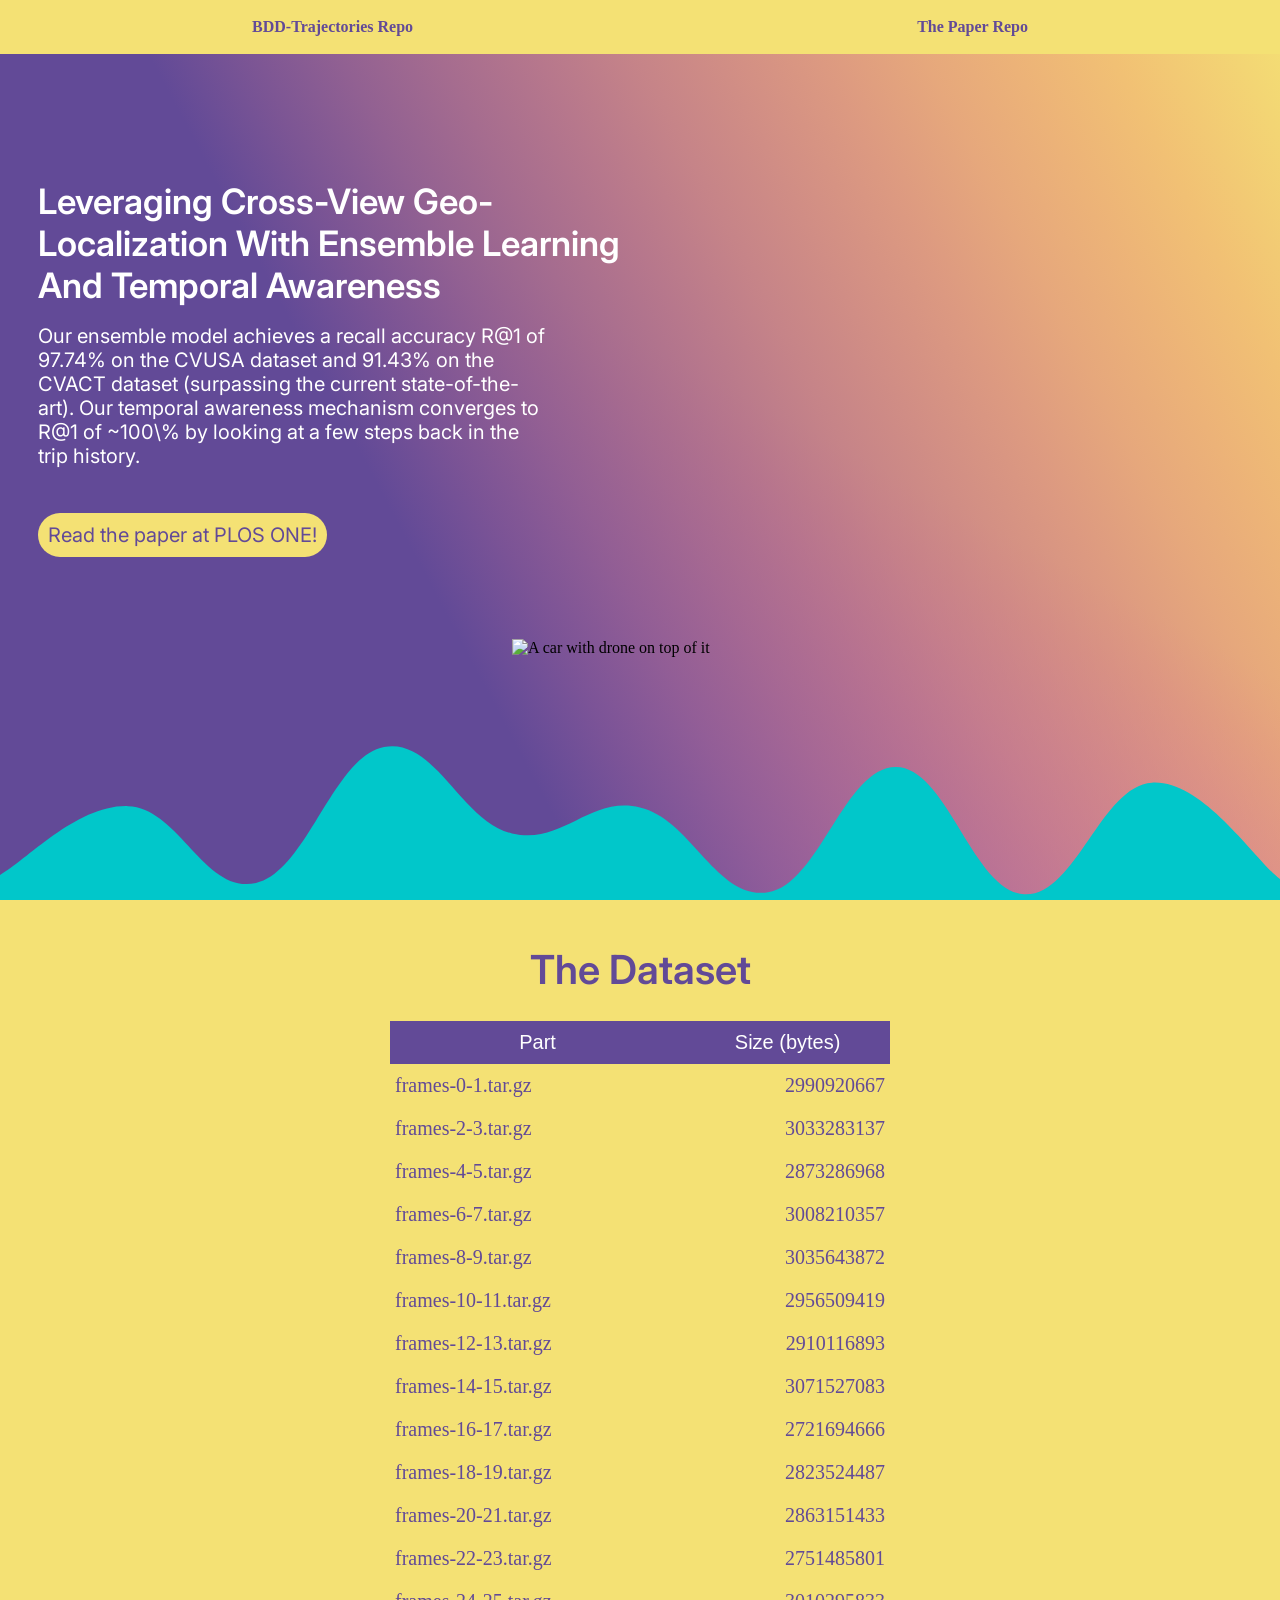
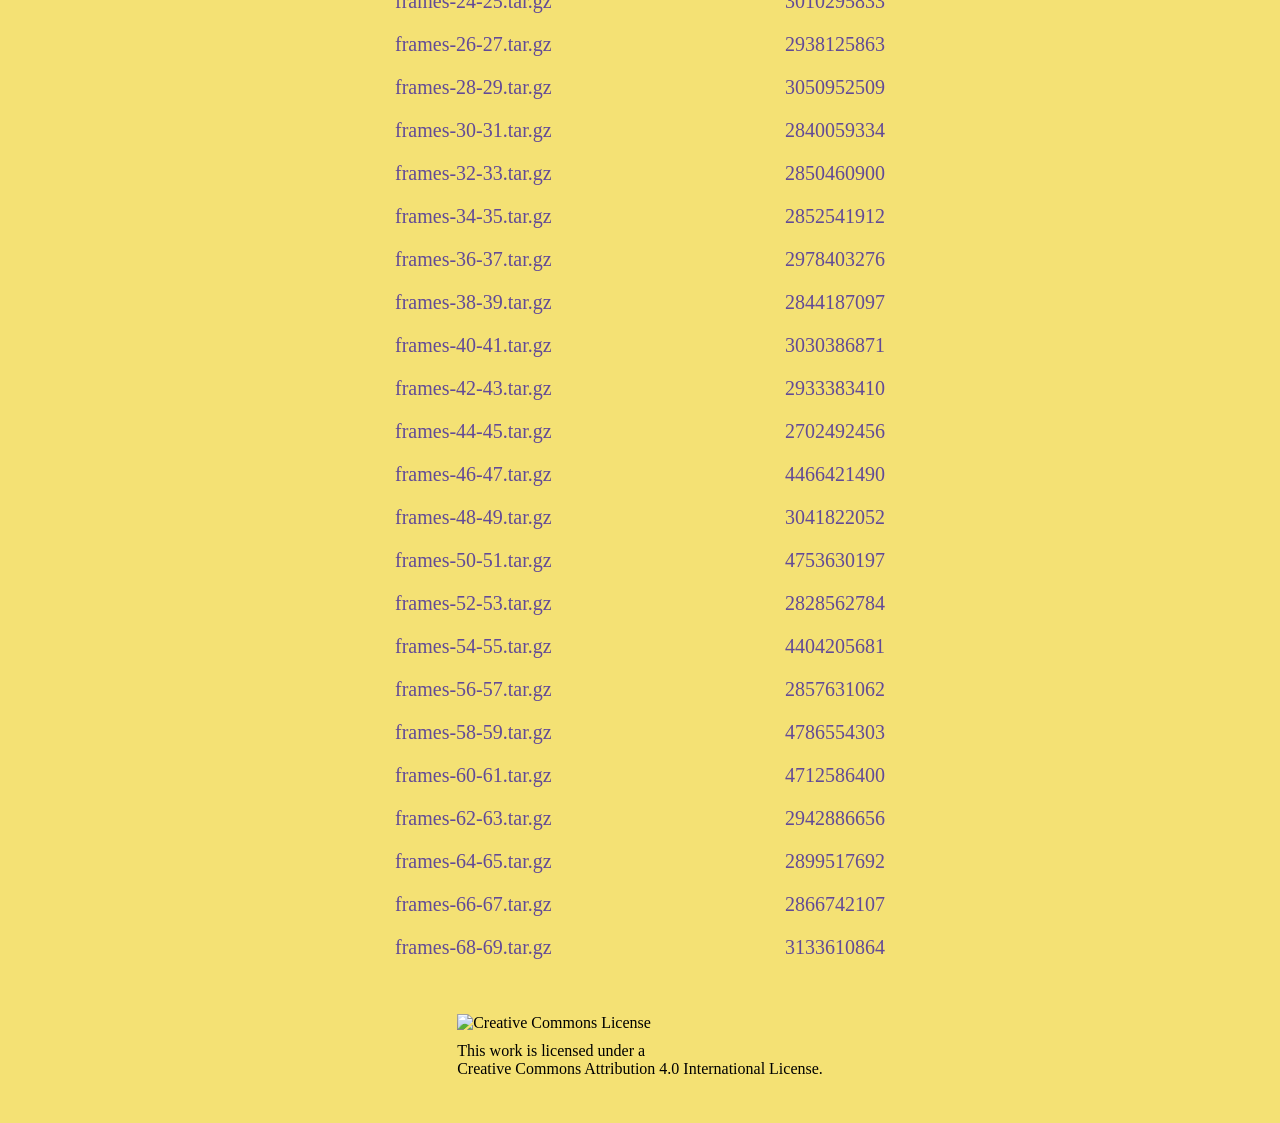
==== commit 453acbb5: "Fonts" ====
--- a/index.html
+++ b/index.html
@@ -4,11 +4,59 @@
     <meta charset="UTF-8" />
     <meta http-equiv="X-UA-Compatible" content="IE=edge" />
     <meta name="viewport" content="width=device-width, initial-scale=1.0" />
+    <!-- Primary Meta Tags -->
+    <meta
+      name="description"
+      content="The official website of 'Leveraging Cross-View Geo-Localization With Ensemble Learning And Temporal Awareness' paper."
+    />
+
+    <!-- Open Graph / Facebook -->
+    <meta property="og:type" content="website" />
+    <meta
+      property="og:url"
+      content="https://research.abdulrhmnghanem.tech/cross-view"
+    />
+    <meta
+      property="og:title"
+      content="Leveraging Cross-View Geo-Localization With Ensemble Learning And Temporal Awareness"
+    />
+    <meta
+      property="og:description"
+      content="The official website of 'Leveraging Cross-View Geo-Localization With Ensemble Learning And Temporal Awareness' paper."
+    />
+    <meta
+      property="og:image"
+      content="https://raw.githubusercontent.com/ghnem/ghnem.github.io/main/Leveraging-Cross-View-Geo-Localization-With-Ensemble-Learning-And-Temporal-Awareness/images/meta.png"
+    />
+
+    <!-- Twitter -->
+    <meta property="twitter:card" content="summary_large_image" />
+    <meta
+      property="twitter:url"
+      content="https://research.abdulrhmnghanem.tech/cross-view"
+    />
+    <meta
+      property="twitter:title"
+      content="Leveraging Cross-View Geo-Localization With Ensemble Learning And Temporal Awareness"
+    />
+    <meta
+      property="twitter:description"
+      content="The official website of 'Leveraging Cross-View Geo-Localization With Ensemble Learning And Temporal Awareness' paper."
+    />
+    <meta
+      property="twitter:image"
+      content="https://raw.githubusercontent.com/ghnem/ghnem.github.io/main/Leveraging-Cross-View-Geo-Localization-With-Ensemble-Learning-And-Temporal-Awareness/images/meta.png"
+    />
     <link
       rel="icon"
       href="data:image/svg+xml,<svg xmlns=%22http://www.w3.org/2000/svg%22 viewBox=%220 0 100 100%22><text y=%22.9em%22 font-size=%2290%22>🛣</text></svg>"
     />
-
+    <link rel="preconnect" href="https://fonts.googleapis.com" />
+    <link rel="preconnect" href="https://fonts.gstatic.com" crossorigin />
+    <link
+      href="https://fonts.googleapis.com/css2?family=Inter:wght@400;600&display=swap"
+      rel="stylesheet"
+    />
     <title>
       Leveraging Cross-View Geo-Localization With Ensemble Learning And Temporal
       Awareness
@@ -97,6 +145,8 @@
       :where([draggable="true"]) {
         -webkit-user-drag: element;
       }
+
+      @import url("https://fonts.googleapis.com/css2?family=Inter:wght@400;600&display=swap");
 
       nav {
         display: flex;
@@ -196,12 +246,14 @@
       }
 
       .title h1 {
+        font-family: "Inter", sans-serif;
         font-size: 50px;
         text-transform: capitalize;
         font-weight: 600;
       }
 
       .title p {
+        font-family: "Inter", sans-serif;
         font-size: 30px;
         font-weight: 400;
         margin-top: 2vh;
@@ -209,11 +261,12 @@
       }
 
       .title a {
+        font-family: "Inter", sans-serif;
         display: inline-block;
         background-color: #f4e174;
         color: #624a97;
         font-size: 25px;
-        padding: 10px 10px;
+        padding: 15px 10px;
         border-radius: 30px;
         margin-top: 5vh;
       }
@@ -368,6 +421,7 @@
       }
 
       .dataset h2 {
+        font-family: "Inter", sans-serif;
         text-align: center;
         font-size: 40px;
         font-weight: 600;
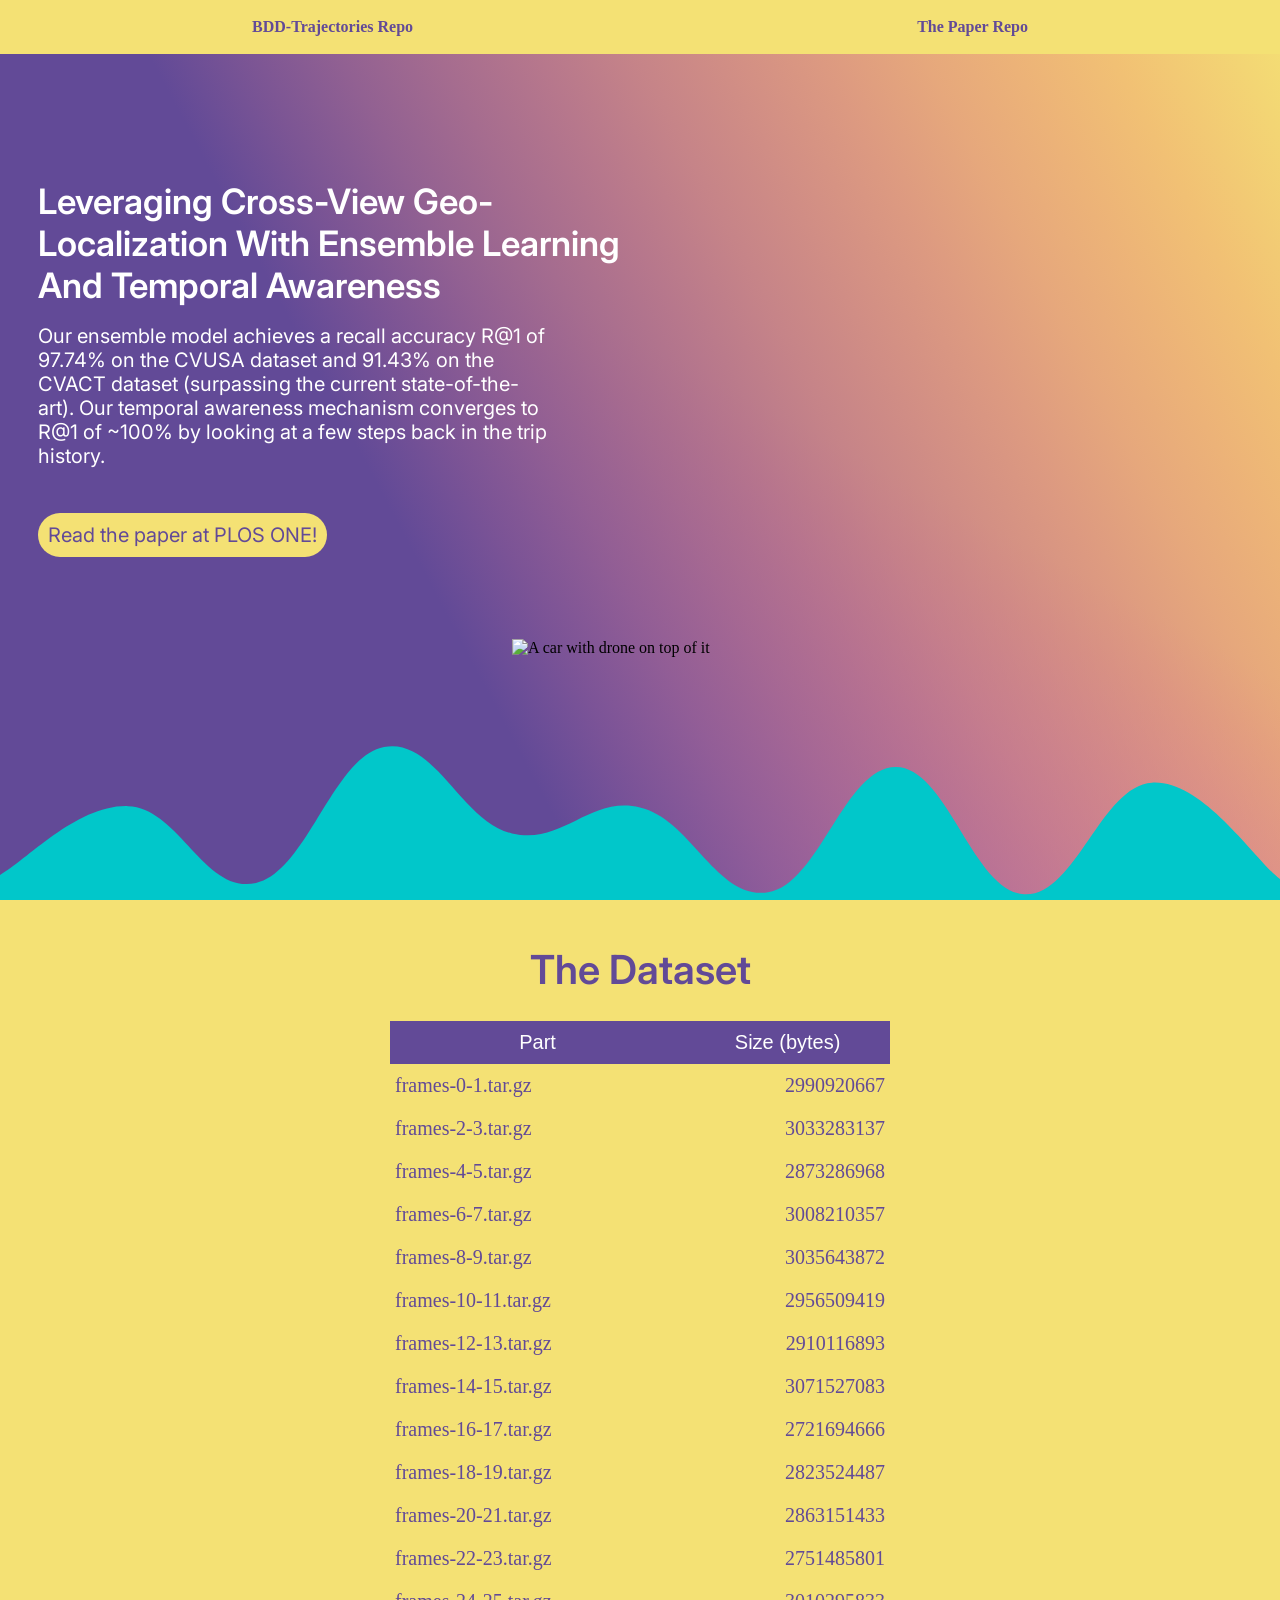
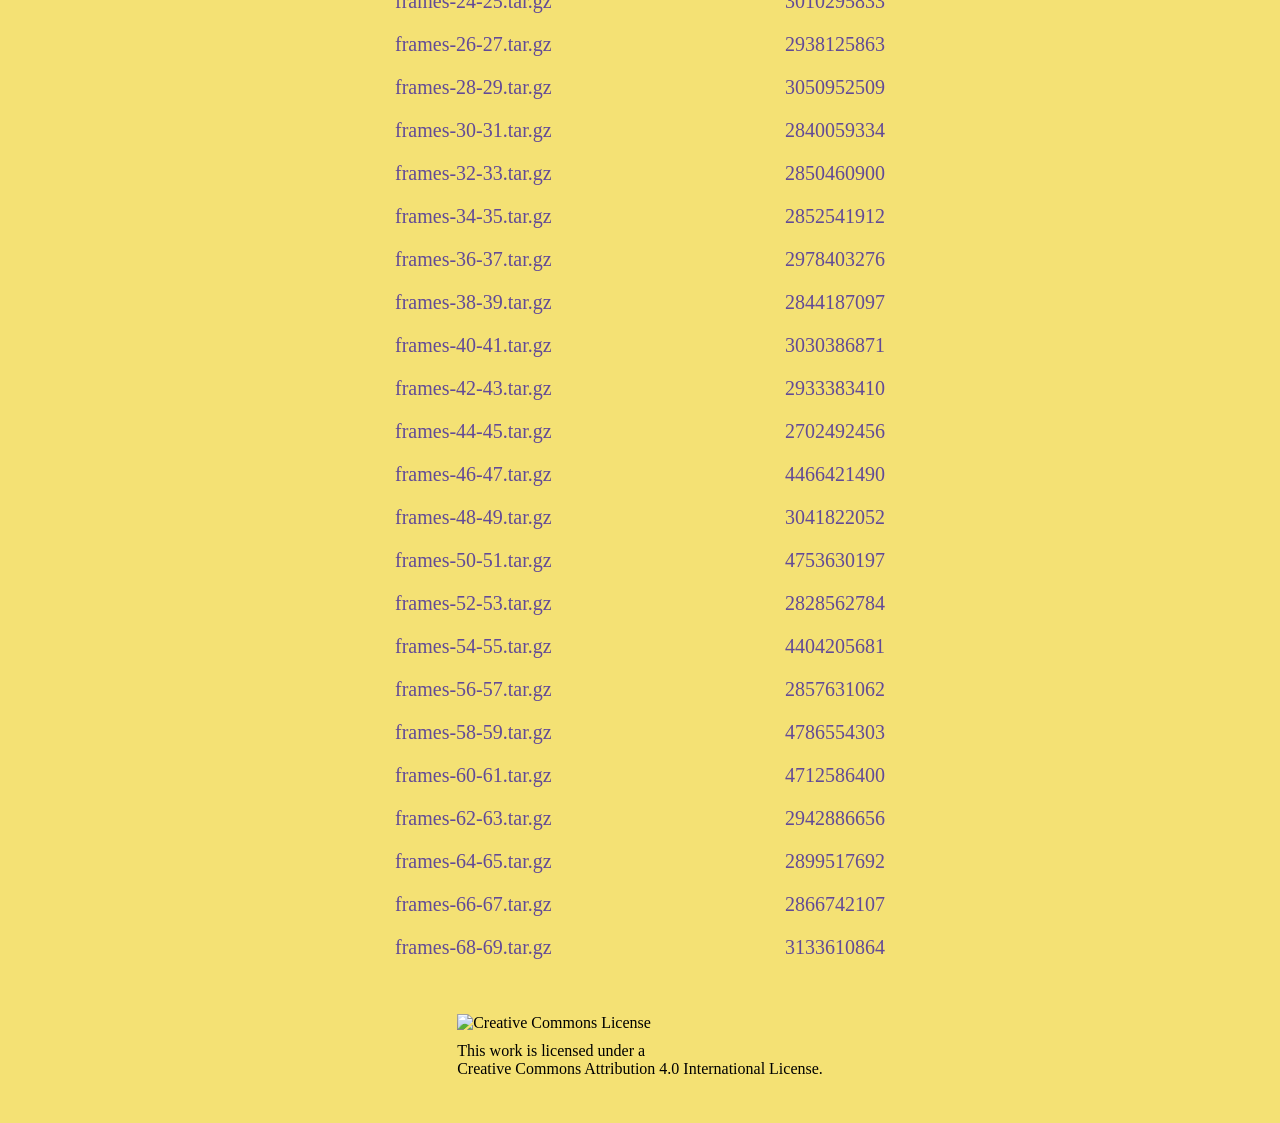
==== commit 8835b543: "Typo" ====
--- a/index.html
+++ b/index.html
@@ -551,8 +551,8 @@
             Our ensemble model achieves a recall accuracy R@1 of 97.74% on the
             CVUSA dataset and 91.43% on the CVACT dataset (surpassing the
             current state-of-the-art). Our temporal awareness mechanism
-            converges to R@1 of ~100\% by looking at a few steps back in the
-            trip history.
+            converges to R@1 of ~100% by looking at a few steps back in the trip
+            history.
           </p>
           <a href="https://journals.plos.org/plosone/" rel="noopener">
             Read the paper at PLOS ONE!</a
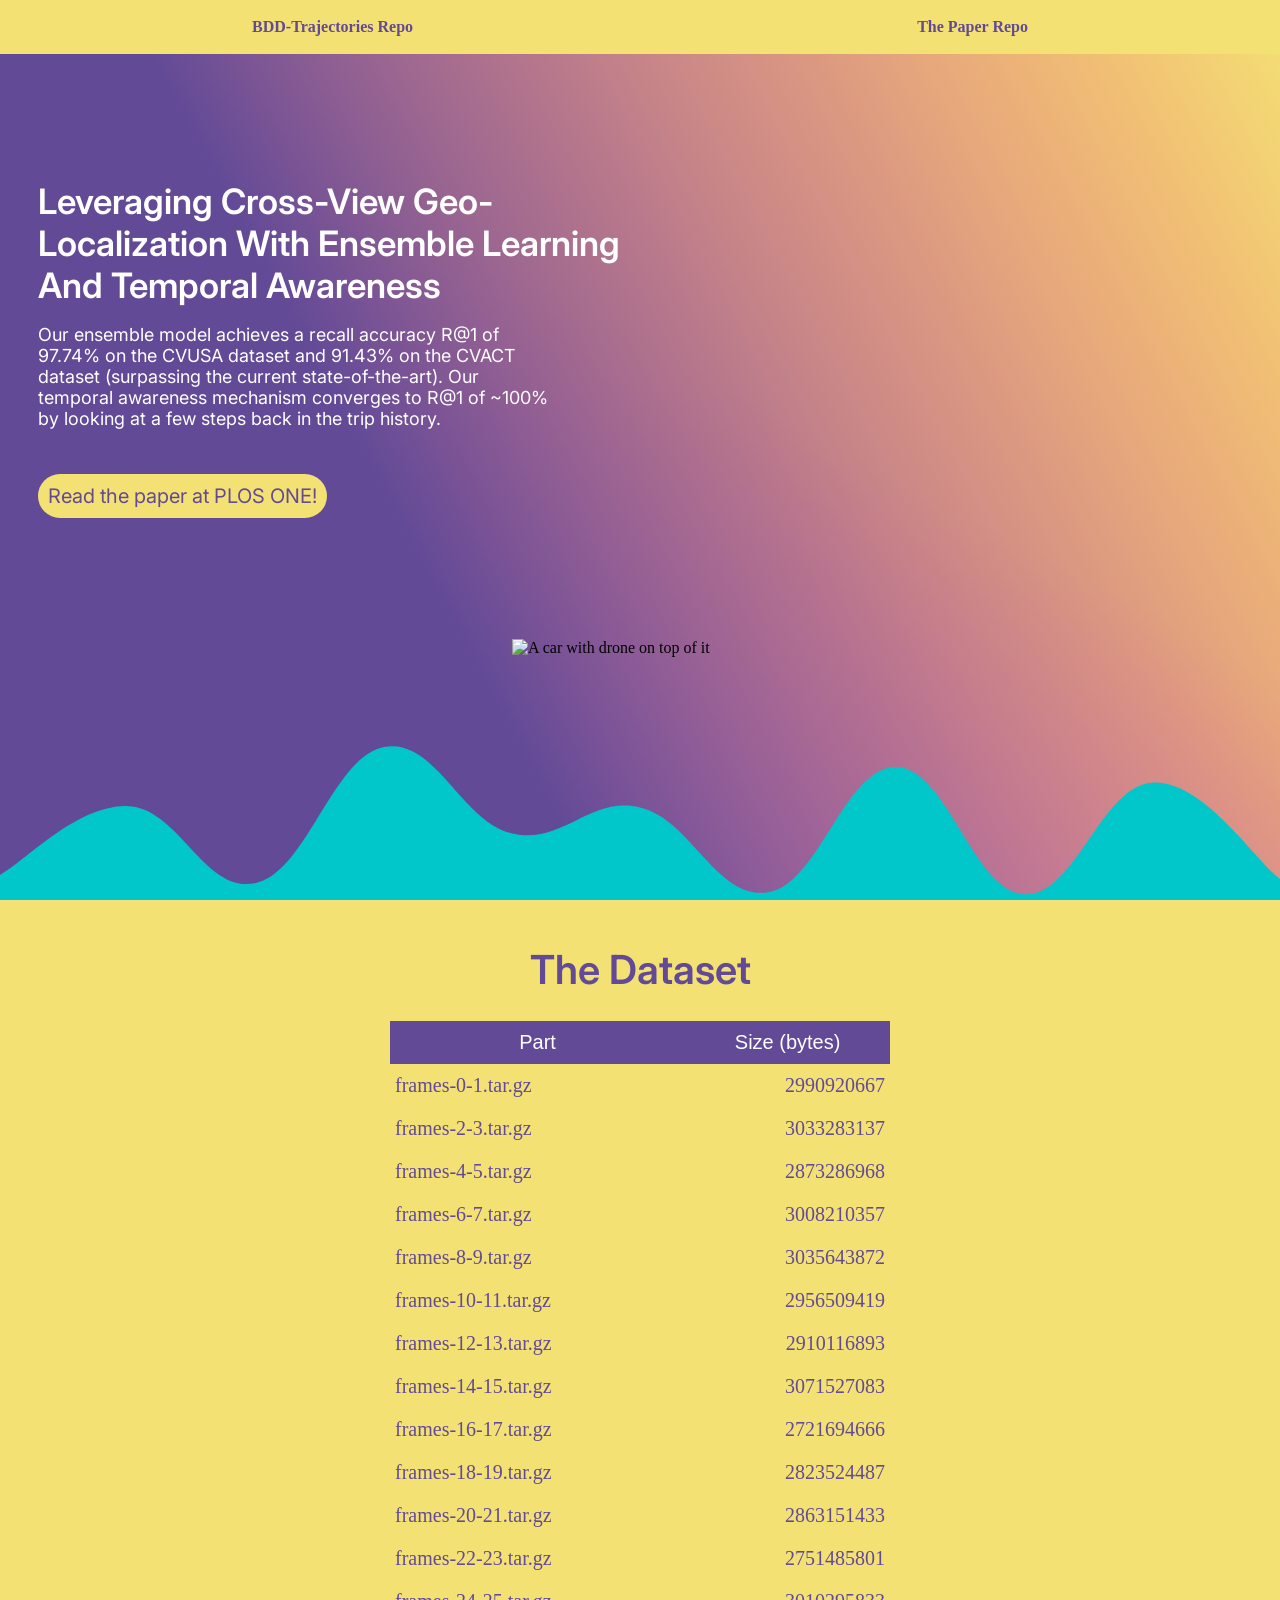
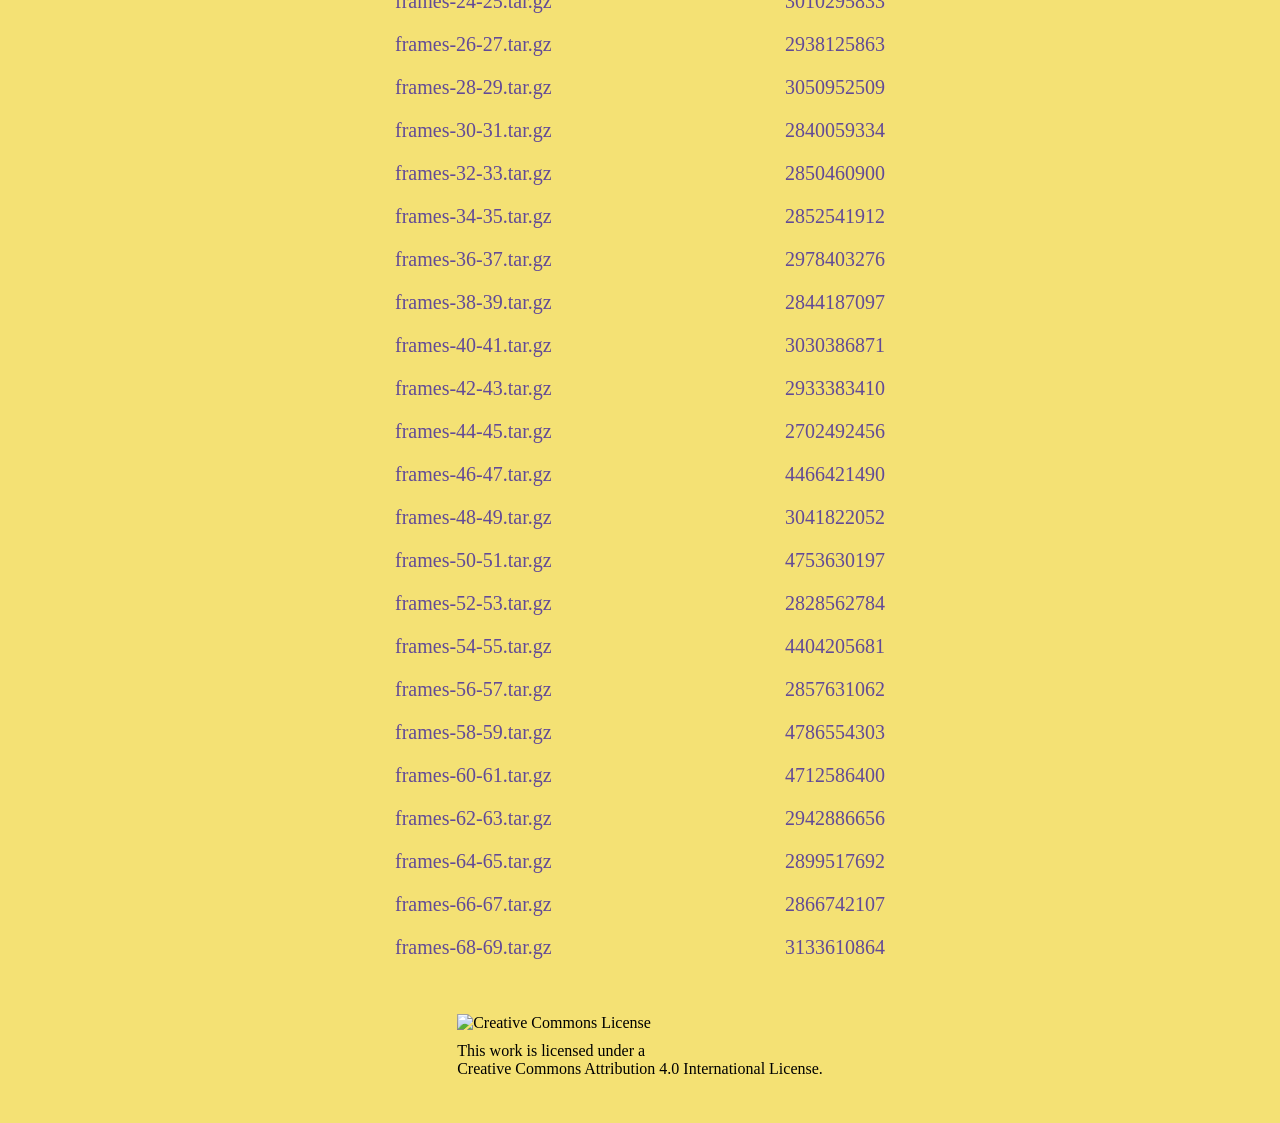
==== commit f6814523: "copy font size" ====
--- a/index.html
+++ b/index.html
@@ -254,7 +254,7 @@
 
       .title p {
         font-family: "Inter", sans-serif;
-        font-size: 30px;
+        font-size: 25px;
         font-weight: 400;
         margin-top: 2vh;
         max-width: 40vw;
@@ -293,7 +293,7 @@
         }
 
         .title p {
-          font-size: 25px;
+          font-size: 20px;
         }
       }
 
@@ -303,7 +303,7 @@
         }
 
         .title p {
-          font-size: 20px;
+          font-size: 18px;
         }
 
         .title a {
@@ -358,7 +358,7 @@
         }
 
         .title p {
-          font-size: 20px;
+          font-size: 18px;
           display: block;
           width: 60vw;
           margin: auto;
